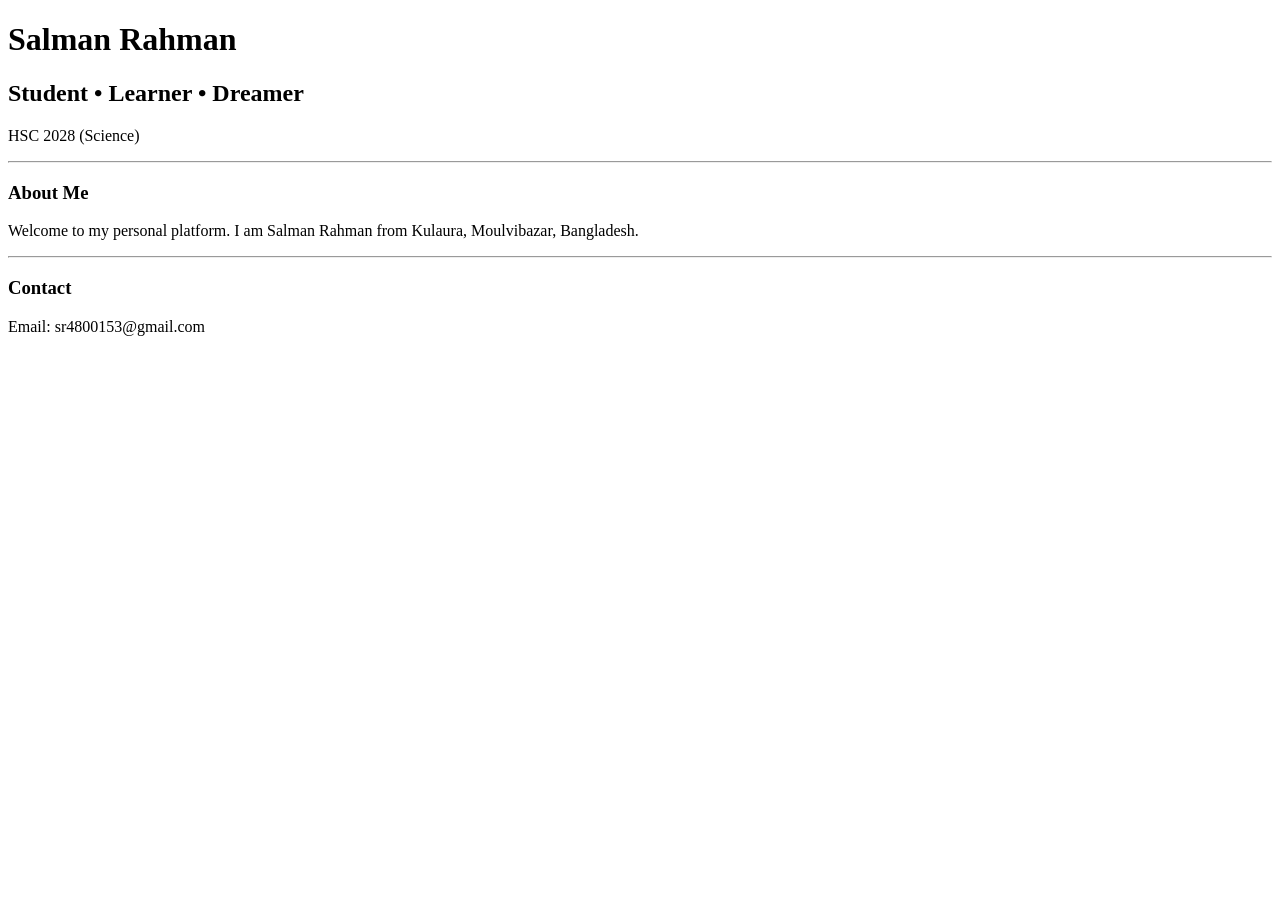
==== index.html @ ba915d3b "Create index.html" ====
<!DOCTYPE html>
<html lang="en">
<head>
  <meta charset="UTF-8">
  <meta name="viewport" content="width=device-width, initial-scale=1.0">
  <title>Salman Rahman | Personal Platform</title>
</head>

<body>

  <h1>Salman Rahman</h1>

  <h2>Student • Learner • Dreamer</h2>

  <p>HSC 2028 (Science)</p>

  <hr>

  <h3>About Me</h3>

  <p>
    Welcome to my personal platform.
    I am Salman Rahman from Kulaura, Moulvibazar, Bangladesh.
  </p>

  <hr>

  <h3>Contact</h3>

  <p>Email: sr4800153@gmail.com</p>

</body>
</html>
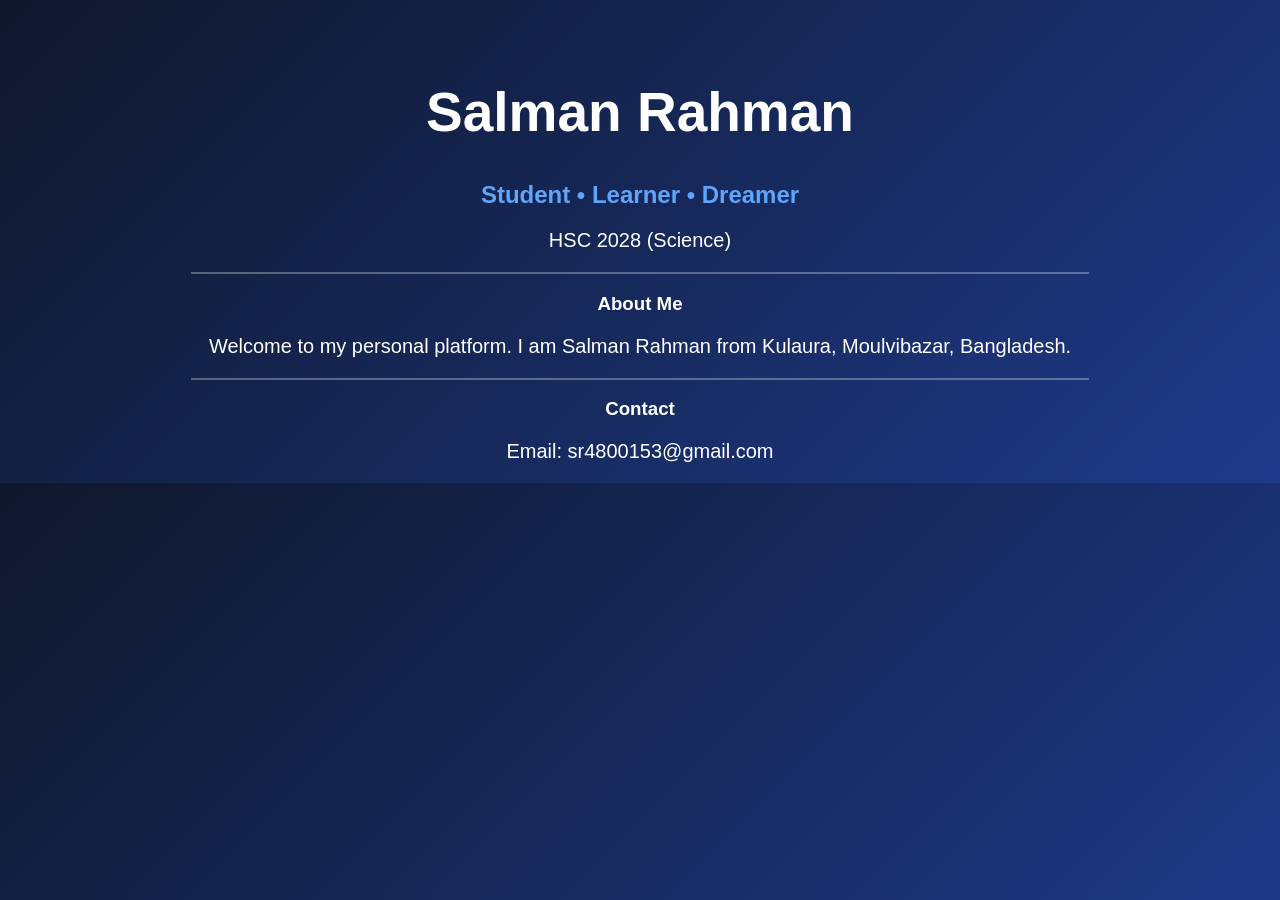
==== commit 3bf069ca: "Update index.html" ====
--- a/index.html
+++ b/index.html
@@ -4,6 +4,7 @@
   <meta charset="UTF-8">
   <meta name="viewport" content="width=device-width, initial-scale=1.0">
   <title>Salman Rahman | Personal Platform</title>
+  <link rel="stylesheet" href="style.css">
 </head>
 
 <body>
--- a/style.css
+++ b/style.css
@@ -0,0 +1,32 @@
+body {
+    margin: 0;
+    padding: 0;
+    font-family: Arial, sans-serif;
+    background: linear-gradient(135deg, #0f172a, #1e3a8a);
+    color: white;
+    text-align: center;
+}
+
+h1 {
+    margin-top: 80px;
+    font-size: 55px;
+}
+
+h2 {
+    color: #60a5fa;
+}
+
+p {
+    font-size: 20px;
+}
+
+hr {
+    width: 70%;
+    border: 1px solid rgba(255,255,255,0.3);
+}
+
+section {
+    margin: 60px auto;
+    width: 80%;
+    max-width: 900px;
+}
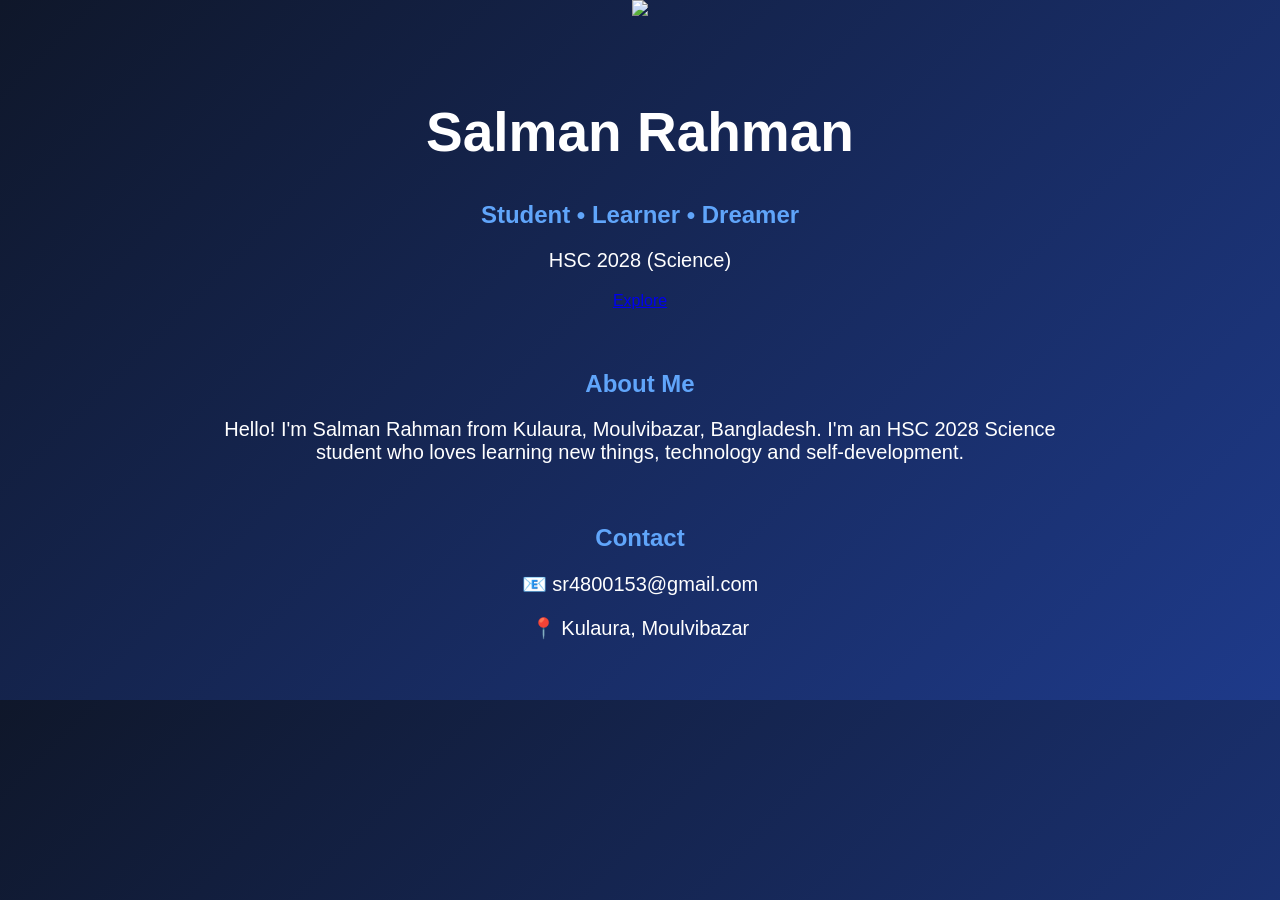
==== commit f50a91b1: "Revise index.html with new content and layout Updated the structure and content of the personal plat" ====
--- a/index.html
+++ b/index.html
@@ -1,34 +1,48 @@
 <!DOCTYPE html>
 <html lang="en">
 <head>
-  <meta charset="UTF-8">
-  <meta name="viewport" content="width=device-width, initial-scale=1.0">
-  <title>Salman Rahman | Personal Platform</title>
-  <link rel="stylesheet" href="style.css">
+<meta charset="UTF-8">
+<meta name="viewport" content="width=device-width, initial-scale=1.0">
+<title>Salman Rahman | Personal Platform</title>
+<link rel="stylesheet" href="style.css">
 </head>
 
 <body>
 
-  <h1>Salman Rahman</h1>
+<div class="hero">
 
-  <h2>Student • Learner • Dreamer</h2>
+<img src="profile.jpg" class="profile">
 
-  <p>HSC 2028 (Science)</p>
+<h1>Salman Rahman</h1>
 
-  <hr>
+<h2>Student • Learner • Dreamer</h2>
 
-  <h3>About Me</h3>
+<p>HSC 2028 (Science)</p>
 
-  <p>
-    Welcome to my personal platform.
-    I am Salman Rahman from Kulaura, Moulvibazar, Bangladesh.
-  </p>
+<a href="#about" class="btn">Explore</a>
 
-  <hr>
+</div>
 
-  <h3>Contact</h3>
+<section id="about">
 
-  <p>Email: sr4800153@gmail.com</p>
+<h2>About Me</h2>
+
+<p>
+Hello! I'm Salman Rahman from Kulaura, Moulvibazar, Bangladesh.
+I'm an HSC 2028 Science student who loves learning new things,
+technology and self-development.
+</p>
+
+</section>
+
+<section>
+
+<h2>Contact</h2>
+
+<p>📧 sr4800153@gmail.com</p>
+<p>📍 Kulaura, Moulvibazar</p>
+
+</section>
 
 </body>
 </html>
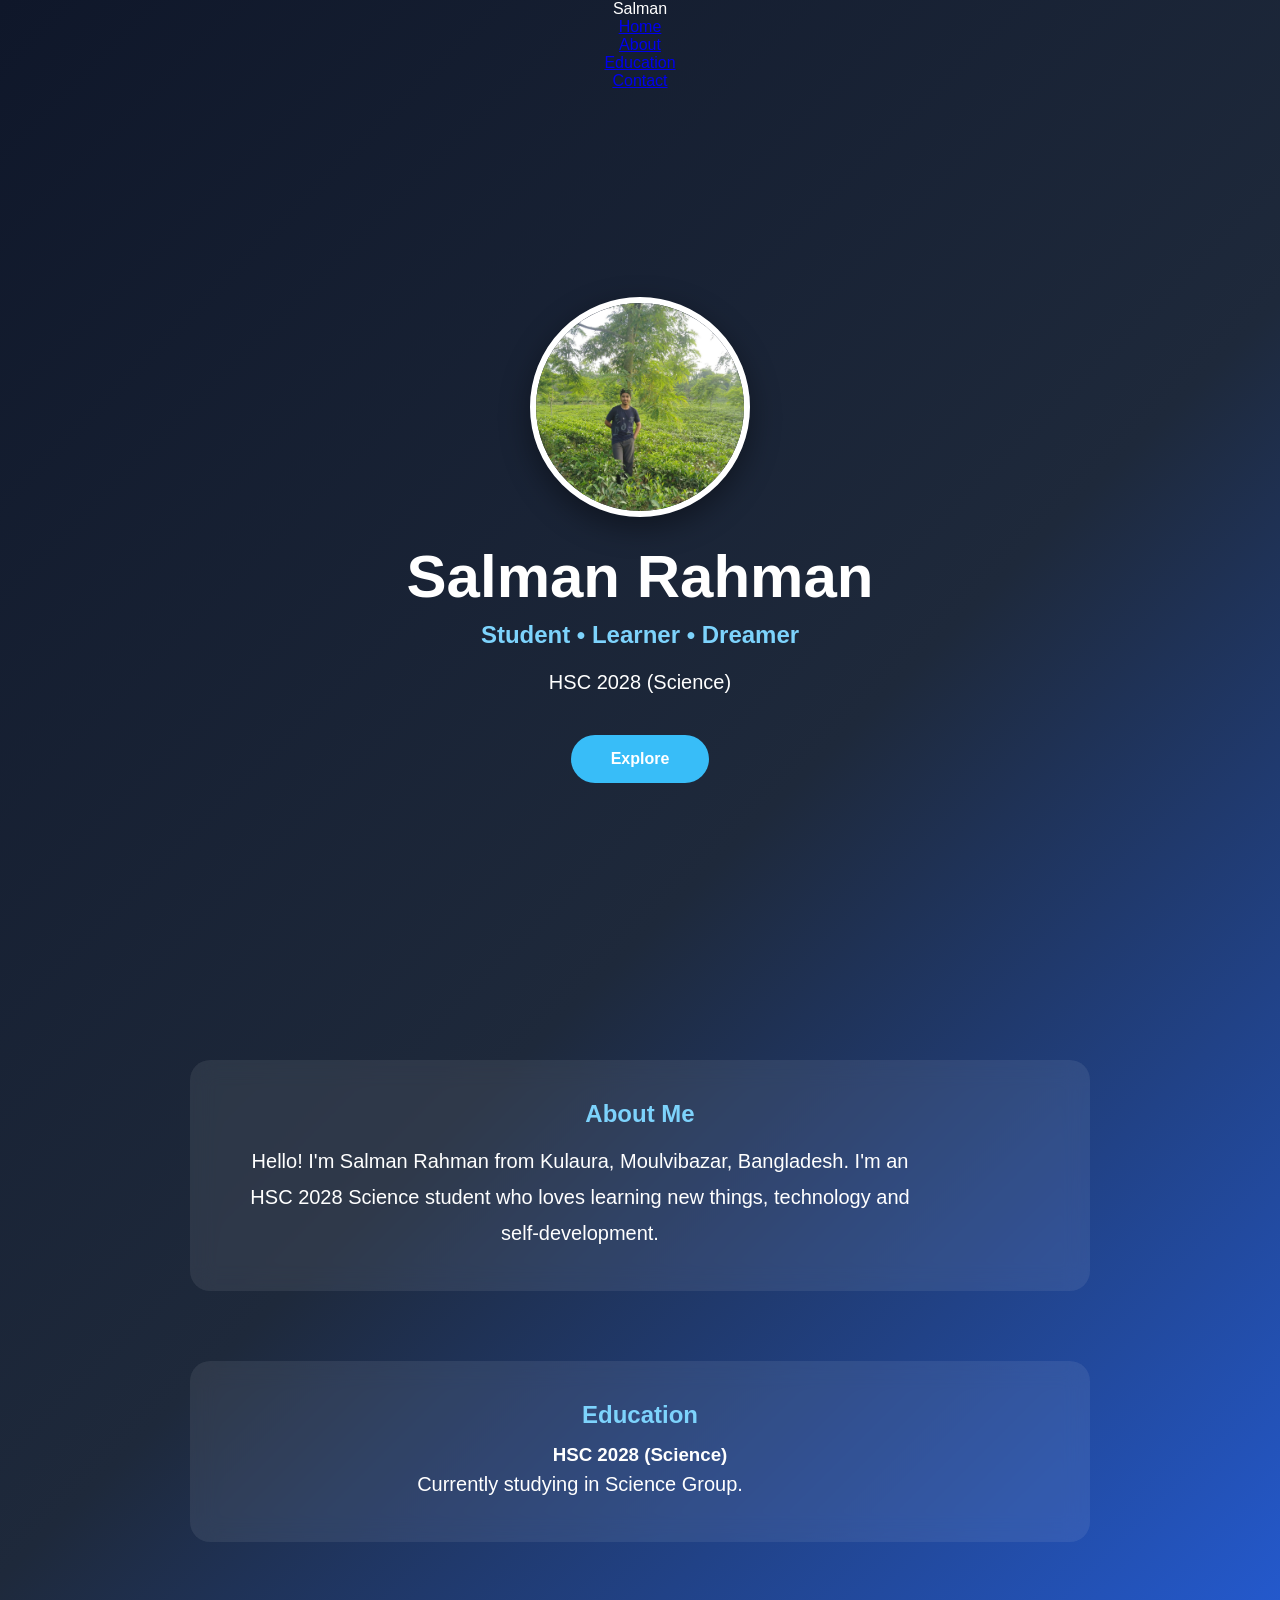
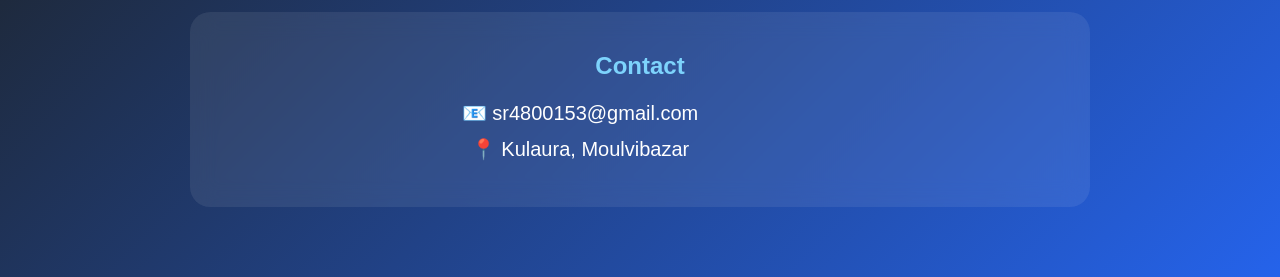
==== commit 134a11c1: "Enhance index.html with navigation and education sections Added navigation and education sections to" ====
--- a/index.html
+++ b/index.html
@@ -8,6 +8,16 @@
 </head>
 
 <body>
+  <nav>
+    <div class="logo">Salman</div>
+
+    <ul>
+        <li><a href="#">Home</a></li>
+        <li><a href="#about">About</a></li>
+        <li><a href="#education">Education</a></li>
+        <li><a href="#contact">Contact</a></li>
+    </ul>
+</nav>
 
 <div class="hero">
 
@@ -34,8 +44,18 @@
 </p>
 
 </section>
+  <section id="education">
 
-<section>
+<h2>Education</h2>
+
+<div class="card">
+<h3>HSC 2028 (Science)</h3>
+<p>Currently studying in Science Group.</p>
+</div>
+
+</section>
+
+<section id="contact">
 
 <h2>Contact</h2>
 
--- a/style.css
+++ b/style.css
@@ -1,32 +1,76 @@
-body {
-    margin: 0;
-    padding: 0;
-    font-family: Arial, sans-serif;
-    background: linear-gradient(135deg, #0f172a, #1e3a8a);
-    color: white;
-    text-align: center;
+
+*{
+    margin:0;
+    padding:0;
+    box-sizing:border-box;
 }
 
-h1 {
-    margin-top: 80px;
-    font-size: 55px;
+body{
+    font-family:Arial,sans-serif;
+    background:linear-gradient(135deg,#0f172a,#1e293b,#2563eb);
+    color:white;
+    text-align:center;
 }
 
-h2 {
-    color: #60a5fa;
+.hero{
+    min-height:100vh;
+    display:flex;
+    flex-direction:column;
+    justify-content:center;
+    align-items:center;
+    padding:20px;
 }
 
-p {
-    font-size: 20px;
+.profile{
+    width:220px;
+    height:220px;
+    border-radius:50%;
+    object-fit:cover;
+    border:6px solid white;
+    box-shadow:0 10px 30px rgba(0,0,0,.4);
+    margin-bottom:25px;
 }
 
-hr {
-    width: 70%;
-    border: 1px solid rgba(255,255,255,0.3);
+h1{
+    font-size:60px;
+    margin-bottom:10px;
 }
 
-section {
-    margin: 60px auto;
-    width: 80%;
-    max-width: 900px;
+h2{
+    color:#7dd3fc;
+    margin-bottom:15px;
 }
+
+p{
+    font-size:20px;
+    max-width:700px;
+    line-height:1.8;
+}
+
+.btn{
+    display:inline-block;
+    margin-top:35px;
+    padding:15px 40px;
+    background:#38bdf8;
+    color:white;
+    text-decoration:none;
+    border-radius:40px;
+    transition:.3s;
+    font-weight:bold;
+}
+
+.btn:hover{
+    background:white;
+    color:#0f172a;
+    transform:scale(1.05);
+}
+
+section{
+    width:90%;
+    max-width:900px;
+    margin:70px auto;
+    padding:40px;
+    background:rgba(255,255,255,.08);
+    backdrop-filter:blur(12px);
+    border-radius:20px;
+}
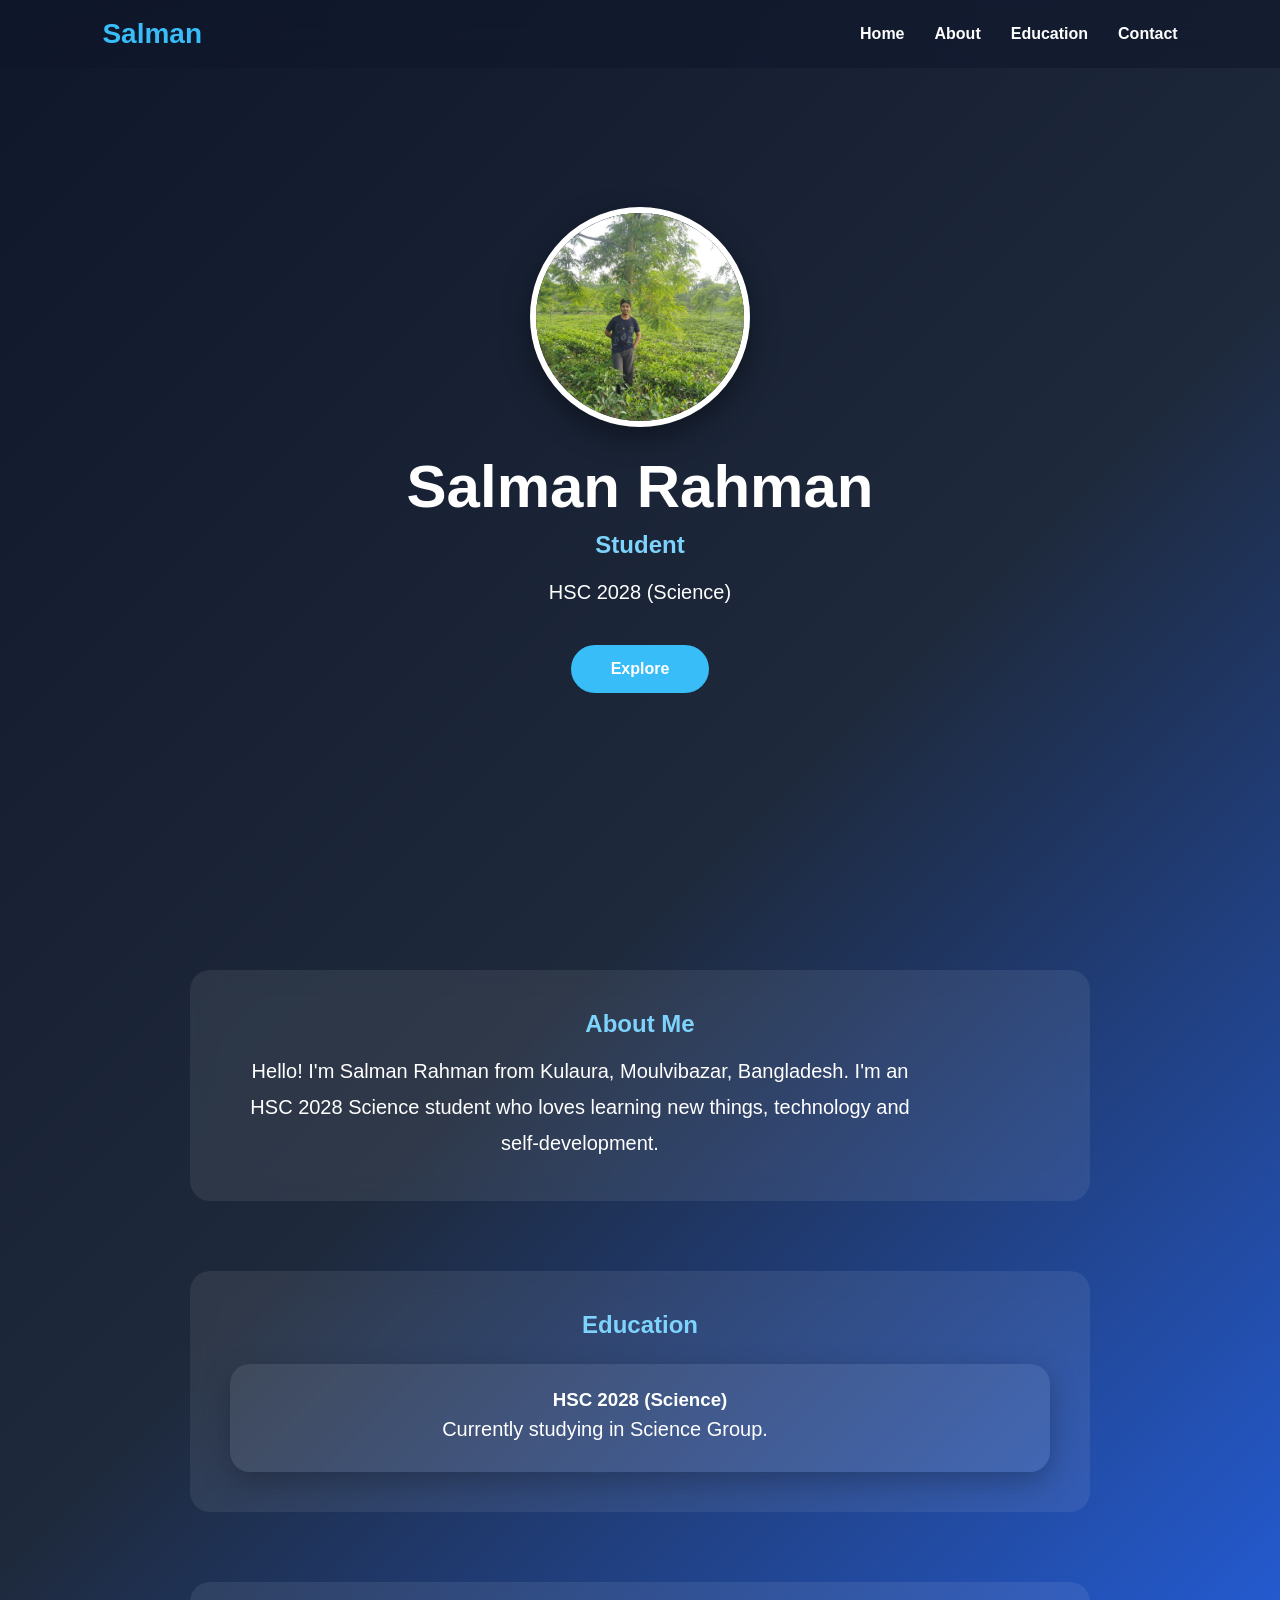
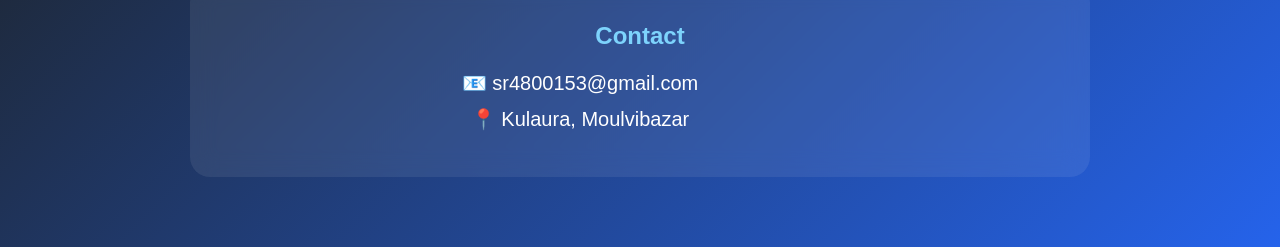
==== commit e269e222: "Add script tag for external JavaScript file" ====
--- a/index.html
+++ b/index.html
@@ -25,7 +25,7 @@
 
 <h1>Salman Rahman</h1>
 
-<h2>Student • Learner • Dreamer</h2>
+<h2><span id="typing"></span></h2>
 
 <p>HSC 2028 (Science)</p>
 
@@ -63,6 +63,6 @@
 <p>📍 Kulaura, Moulvibazar</p>
 
 </section>
-
+<script src="script.js"></script>
 </body>
 </html>
--- a/style.css
+++ b/style.css
@@ -30,7 +30,12 @@
     box-shadow:0 10px 30px rgba(0,0,0,.4);
     margin-bottom:25px;
 }
+transition:.4s;
+}
 
+.profile:hover{
+    transform:scale(1.08) rotate(2deg);
+}
 h1{
     font-size:60px;
     margin-bottom:10px;
@@ -74,3 +79,51 @@
     backdrop-filter:blur(12px);
     border-radius:20px;
 }
+nav{
+    position:fixed;
+    top:0;
+    left:0;
+    width:100%;
+    display:flex;
+    justify-content:space-between;
+    align-items:center;
+    padding:18px 8%;
+    background:rgba(15,23,42,.55);
+    backdrop-filter:blur(15px);
+    z-index:1000;
+}
+
+.logo{
+    font-size:28px;
+    font-weight:bold;
+    color:#38bdf8;
+}
+
+nav ul{
+    display:flex;
+    list-style:none;
+    gap:30px;
+}
+
+nav a{
+    color:white;
+    text-decoration:none;
+    font-weight:bold;
+    transition:.3s;
+}
+
+nav a:hover{
+    color:#38bdf8;
+}
+
+.card{
+    margin-top:25px;
+    background:rgba(255,255,255,.08);
+    padding:25px;
+    border-radius:20px;
+    box-shadow:0 10px 30px rgba(0,0,0,.25);
+}
+
+html{
+    scroll-behavior:smooth;
+}
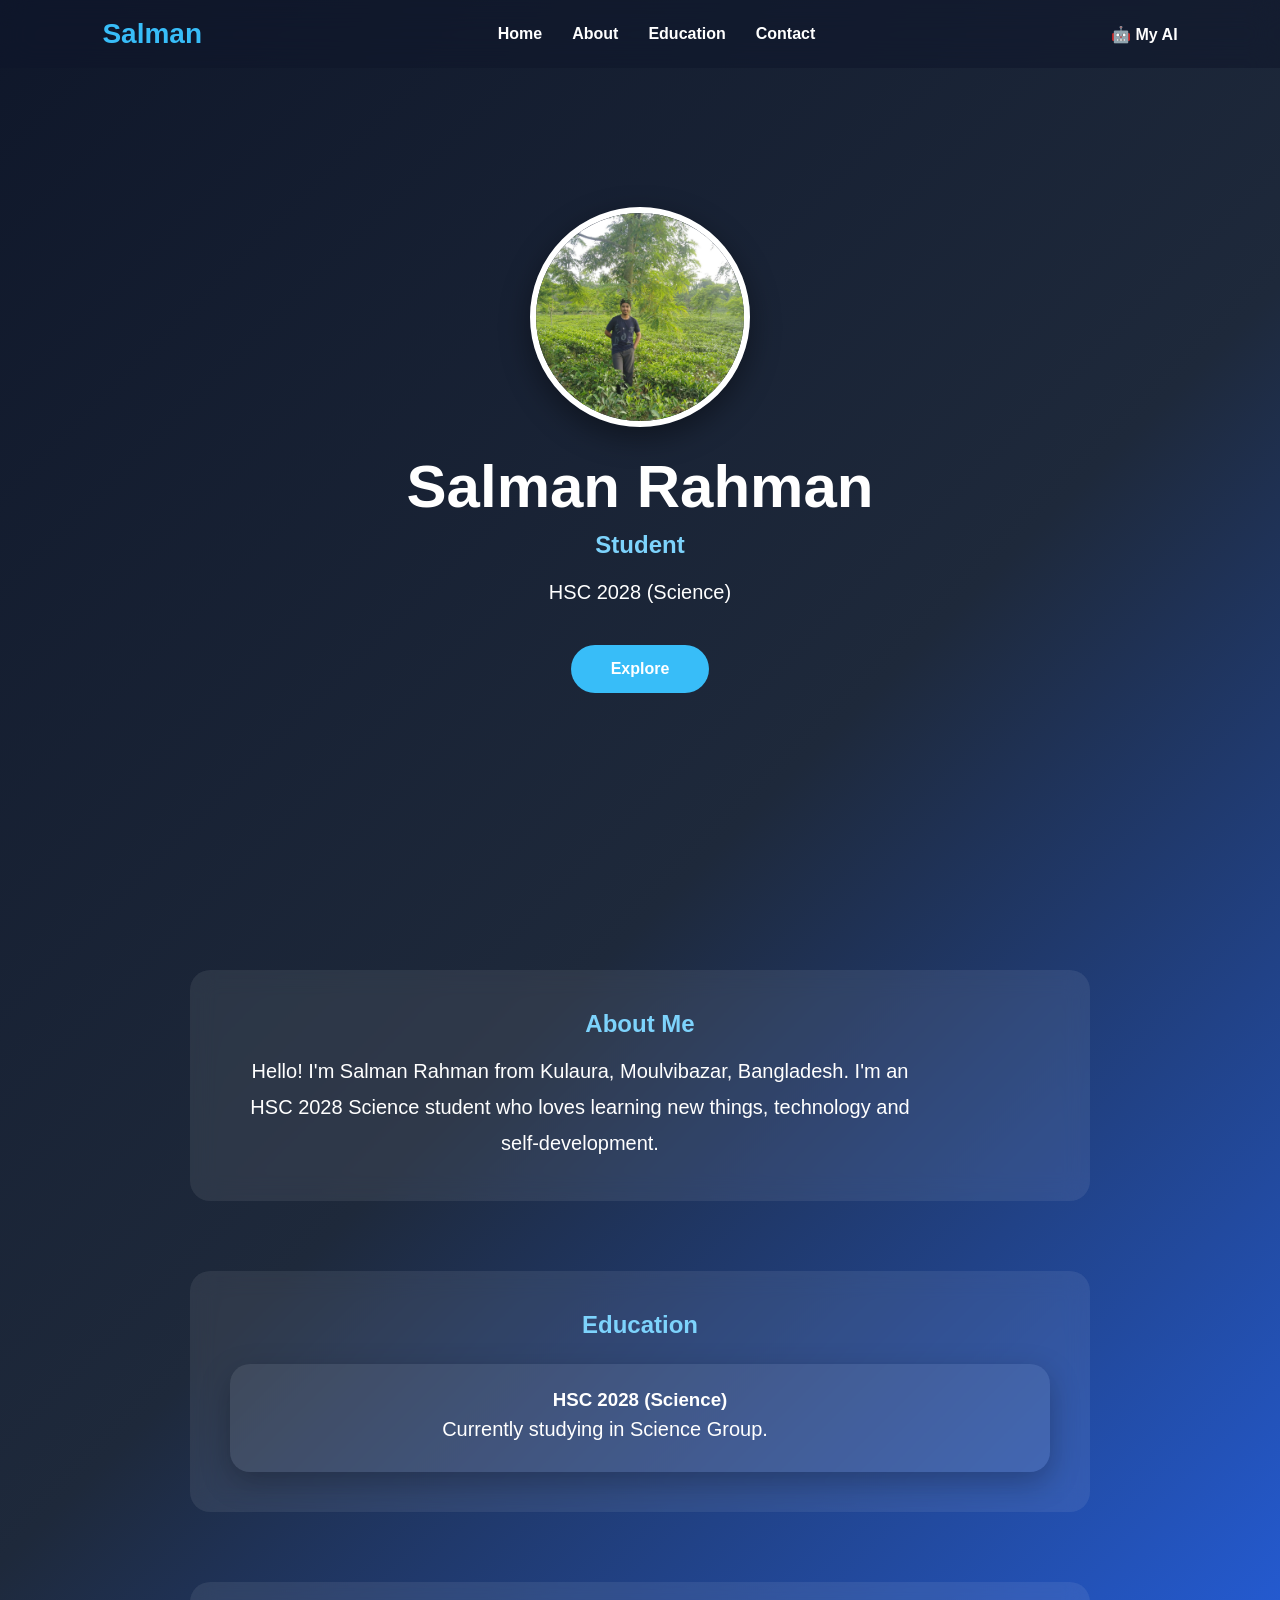
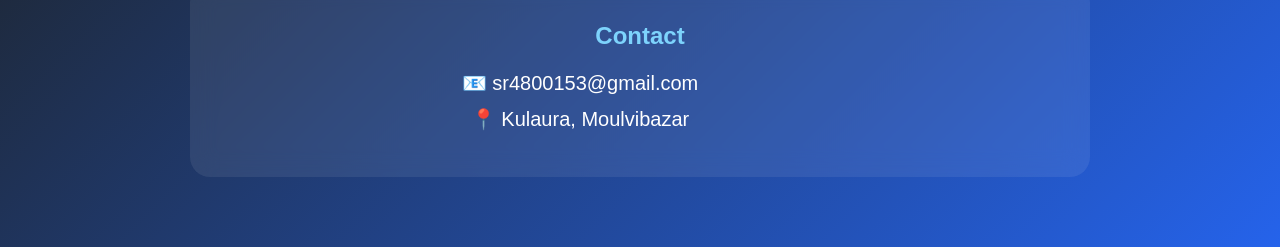
==== commit a10962cd: "Update index.html" ====
--- a/index.html
+++ b/index.html
@@ -17,6 +17,7 @@
         <li><a href="#education">Education</a></li>
         <li><a href="#contact">Contact</a></li>
     </ul>
+    <a href="my-ai.html">🤖 My AI</a>
 </nav>
 
 <div class="hero">
